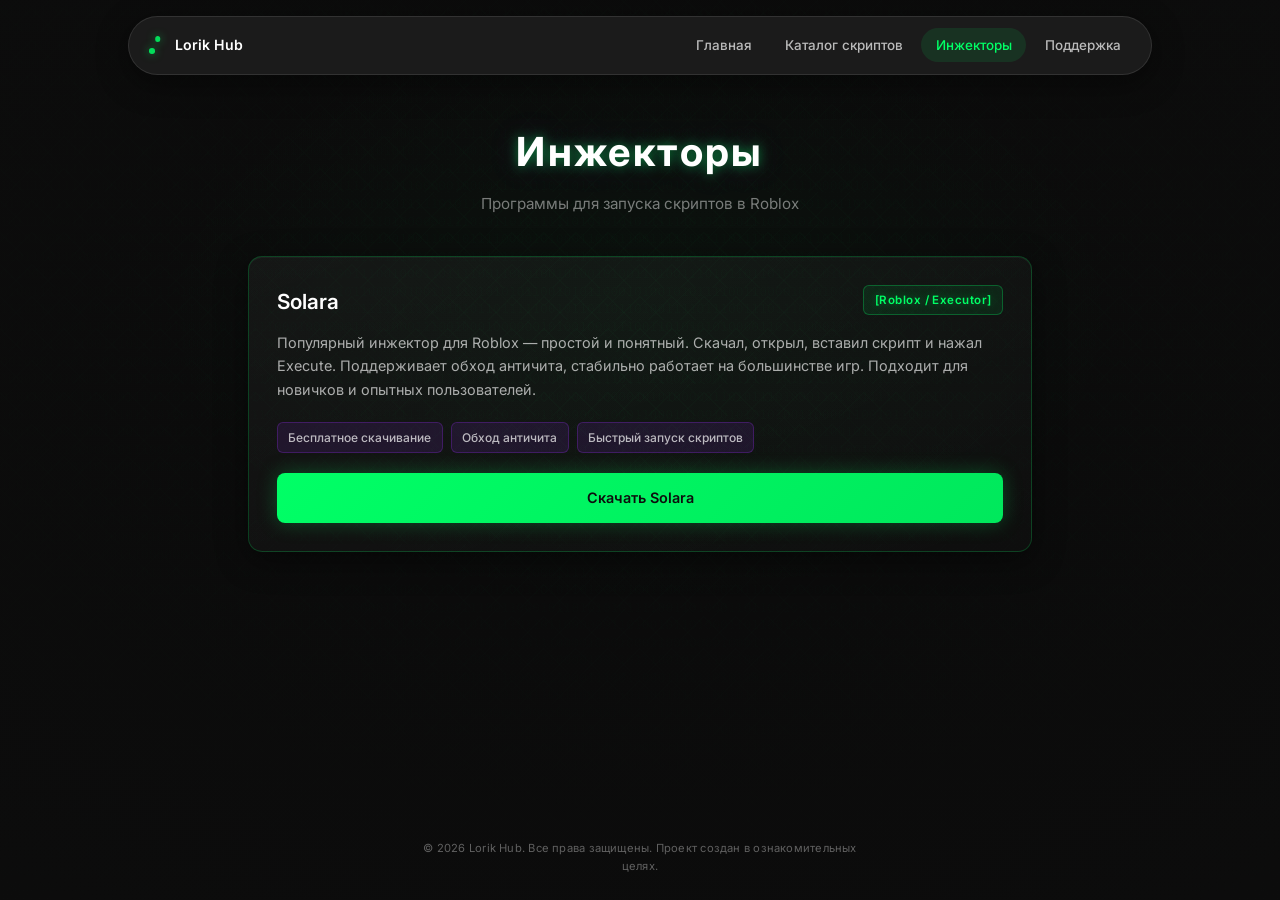
==== injectors.html @ bf1c83a1 "Add files via upload" ====
<!DOCTYPE html>
<html lang="ru">
<head>
  <meta charset="UTF-8">
  <meta name="viewport" content="width=device-width, initial-scale=1.0">
  <title>Инжекторы — Lorik Hub</title>
  <link rel="preconnect" href="https://fonts.googleapis.com">
  <link rel="preconnect" href="https://fonts.gstatic.com" crossorigin>
  <link href="https://fonts.googleapis.com/css2?family=Inter:wght@300;400;500;600;700&display=swap" rel="stylesheet">
  <link rel="stylesheet" href="style.css">
</head>
<body>
  <div class="cyber-bg" aria-hidden="true">
    <canvas class="cyber-bg__rain" id="cyber-rain"></canvas>
    <div class="cyber-bg__grid"></div>
    <div class="cyber-bg__vignette"></div>
  </div>

  <header class="mini-nav" id="mini-nav">
    <div class="mini-nav__bar">
      <a class="mini-nav__logo" href="index.html" aria-label="Lorik Hub">
        <span class="mini-nav__logo-mark" aria-hidden="true"></span>
        Lorik Hub
      </a>

      <nav class="mini-nav__links" aria-label="Основная навигация">
        <a class="mini-nav__link" href="index.html">
          <span>Главная</span><span aria-hidden="true">Главная</span>
        </a>
        <a class="mini-nav__link" href="scripts.html">
          <span>Каталог скриптов</span><span aria-hidden="true">Каталог скриптов</span>
        </a>
        <a class="mini-nav__link mini-nav__link--active" href="injectors.html">
          <span>Инжекторы</span><span aria-hidden="true">Инжекторы</span>
        </a>
        <a class="mini-nav__link" href="support.html">
          <span>Поддержка</span><span aria-hidden="true">Поддержка</span>
        </a>
      </nav>

      <button class="mini-nav__toggle" type="button" aria-expanded="false" aria-controls="mini-nav-menu" aria-label="Открыть меню">
        <span></span><span></span>
      </button>
    </div>

    <nav class="mini-nav__mobile" id="mini-nav-menu" aria-label="Мобильная навигация">
      <a class="mini-nav__mobile-link" href="index.html">Главная</a>
      <a class="mini-nav__mobile-link" href="scripts.html">Каталог скриптов</a>
      <a class="mini-nav__mobile-link mini-nav__mobile-link--active" href="injectors.html">Инжекторы</a>
      <a class="mini-nav__mobile-link" href="support.html">Поддержка</a>
    </nav>
  </header>

  <main class="page page--catalog">
    <header class="section-header">
      <h1 class="section-title">Инжекторы</h1>
      <p class="section-subtitle">Программы для запуска скриптов в Roblox</p>
    </header>

    <section class="catalog" aria-label="Список инжекторов">
      <article class="script-card injector-card">
        <div class="script-card__top">
          <h2 class="script-card__title">Solara</h2>
          <span class="script-card__tag">[Roblox / Executor]</span>
        </div>
        <p class="script-card__desc">
          Популярный инжектор для Roblox — простой и понятный. Скачал, открыл, вставил скрипт и нажал Execute. Поддерживает обход античита, стабильно работает на большинстве игр. Подходит для новичков и опытных пользователей.
        </p>
        <ul class="injector-card__features">
          <li>Бесплатное скачивание</li>
          <li>Обход античита</li>
          <li>Быстрый запуск скриптов</li>
        </ul>
        <a
          class="download-btn"
          href="https://getsolara.gg/download/"
          target="_blank"
          rel="noopener noreferrer"
        >
          Скачать Solara
        </a>
      </article>
    </section>

    <footer class="footer">
      <p>© 2026 Lorik Hub. Все права защищены. Проект создан в ознакомительных целях.</p>
    </footer>
  </main>

  <script src="main.js"></script>
</body>
</html>
---- style.css ----
*,
*::before,
*::after {
  box-sizing: border-box;
  margin: 0;
  padding: 0;
}

html {
  height: 100%;
  scroll-behavior: smooth;
}

body {
  min-height: 100%;
  font-family: "Inter", system-ui, -apple-system, sans-serif;
  background-color: #0d0d0d;
  color: #ffffff;
  line-height: 1.6;
  -webkit-font-smoothing: antialiased;
  position: relative;
  padding-top: 5.5rem;
}

.site-bg {
  position: fixed;
  inset: 0;
  z-index: -2;
  background: url("images/site-background.png") center / cover no-repeat fixed;
}

/* —— Cyber Background (21st: Falling Symbols + Matrix Grid) —— */

.cyber-bg {
  position: fixed;
  inset: 0;
  z-index: -3;
  overflow: hidden;
  background: #0a0a0a;
  pointer-events: none;
}

.cyber-bg__rain {
  position: absolute;
  inset: 0;
  width: 100%;
  height: 100%;
  opacity: 1;
}

.cyber-bg__grid {
  position: absolute;
  inset: 0;
  background-image:
    repeating-linear-gradient(45deg, rgba(0, 255, 102, 0.03) 0, rgba(0, 255, 102, 0.03) 1px, transparent 1px, transparent 16px),
    repeating-linear-gradient(-45deg, rgba(0, 255, 102, 0.03) 0, rgba(0, 255, 102, 0.03) 1px, transparent 1px, transparent 16px);
  background-size: 32px 32px, 32px 32px;
}

.cyber-bg__vignette {
  position: absolute;
  inset: 0;
  background:
    radial-gradient(ellipse 85% 75% at 50% 40%, transparent 0%, rgba(10, 10, 10, 0.55) 55%, rgba(10, 10, 10, 0.92) 100%),
    linear-gradient(180deg, rgba(10, 10, 10, 0.2) 0%, rgba(10, 10, 10, 0.75) 100%);
}

.body--home::before,
body:has(.cyber-bg)::before {
  content: "";
  position: fixed;
  inset: 0;
  z-index: -1;
  background:
    radial-gradient(ellipse 70% 60% at 50% 35%, rgba(0, 255, 102, 0.03) 0%, transparent 55%),
    radial-gradient(ellipse 85% 75% at 50% 45%, rgba(13, 13, 13, 0.15) 0%, rgba(13, 13, 13, 0.72) 100%);
  pointer-events: none;
}

/* —— Mini Navbar (21st: Mini Navbar) —— */

.mini-nav {
  position: fixed;
  top: 1rem;
  left: 50%;
  transform: translateX(-50%);
  z-index: 200;
  width: min(calc(100% - 1.5rem), 64rem);
  overflow: visible;
}

.mini-nav__bar {
  display: flex;
  align-items: center;
  justify-content: space-between;
  gap: 0.75rem;
  min-height: 3.25rem;
  padding: 0.7rem 1rem 0.7rem 1.25rem;
  border: 1px solid rgba(255, 255, 255, 0.1);
  border-radius: 999px;
  background: rgba(31, 31, 31, 0.85);
  backdrop-filter: blur(14px);
  box-shadow: 0 8px 32px rgba(0, 0, 0, 0.45);
  transition: border-radius 0.3s ease, border-color 0.3s ease;
}

.mini-nav--open .mini-nav__bar {
  border-radius: 1rem;
  border-color: rgba(0, 255, 102, 0.25);
}

.mini-nav__logo {
  display: flex;
  align-items: center;
  gap: 0.55rem;
  font-size: 0.88rem;
  font-weight: 600;
  color: #ffffff;
  text-decoration: none;
  white-space: nowrap;
  flex-shrink: 0;
}

.mini-nav__logo-mark {
  position: relative;
  width: 1.1rem;
  height: 1.1rem;
  flex-shrink: 0;
}

.mini-nav__logo-mark::before,
.mini-nav__logo-mark::after {
  content: "";
  position: absolute;
  width: 0.35rem;
  height: 0.35rem;
  border-radius: 50%;
  background: rgba(0, 255, 102, 0.85);
  box-shadow: 0 0 8px rgba(0, 255, 102, 0.5);
}

.mini-nav__logo-mark::before { top: 0; left: 50%; transform: translateX(-50%); }
.mini-nav__logo-mark::after { bottom: 0; left: 0; }

.mini-nav__links {
  display: none;
  align-items: center;
  justify-content: flex-end;
  gap: 0.25rem;
  flex: 1;
  min-width: 0;
}

.mini-nav__link {
  display: inline-block;
  font-size: clamp(0.72rem, 1.8vw, 0.82rem);
  font-weight: 500;
  line-height: 1.35;
  color: rgba(255, 255, 255, 0.7);
  text-decoration: none;
  padding: 0.45rem 0.7rem;
  border-radius: 999px;
  white-space: nowrap;
  transition: color 0.2s ease, background 0.2s ease;
}

.mini-nav__link span[aria-hidden="true"] {
  display: none;
}

.mini-nav__link:hover {
  color: #ffffff;
  background: rgba(255, 255, 255, 0.06);
}

.mini-nav__link--active {
  color: #00ff66;
  background: rgba(0, 255, 102, 0.1);
}

.mini-nav__toggle {
  display: flex;
  flex-direction: column;
  justify-content: center;
  gap: 5px;
  width: 2rem;
  height: 2rem;
  padding: 0;
  border: none;
  background: transparent;
  cursor: pointer;
}

.mini-nav__toggle span {
  display: block;
  width: 1.1rem;
  height: 2px;
  background: rgba(255, 255, 255, 0.75);
  transition: transform 0.25s ease, opacity 0.25s ease;
}

.mini-nav--open .mini-nav__toggle span:first-child {
  transform: translateY(3.5px) rotate(45deg);
}

.mini-nav--open .mini-nav__toggle span:last-child {
  transform: translateY(-3.5px) rotate(-45deg);
}

.mini-nav__mobile {
  display: flex;
  flex-direction: column;
  gap: 0.25rem;
  max-height: 0;
  overflow: hidden;
  margin-top: 0;
  padding: 0 0.75rem;
  border: 1px solid transparent;
  border-radius: 1rem;
  background: rgba(20, 20, 20, 0.92);
  backdrop-filter: blur(12px);
  transition: max-height 0.3s ease, margin 0.3s ease, padding 0.3s ease, border-color 0.3s ease;
}

.mini-nav--open .mini-nav__mobile {
  max-height: 14rem;
  margin-top: 0.5rem;
  padding: 0.75rem;
  border-color: rgba(255, 255, 255, 0.08);
}

.mini-nav__mobile-link {
  display: block;
  padding: 0.65rem 0.85rem;
  font-size: 0.9rem;
  font-weight: 500;
  color: rgba(255, 255, 255, 0.7);
  text-decoration: none;
  text-align: center;
  border-radius: 0.65rem;
  transition: color 0.2s ease, background 0.2s ease;
}

.mini-nav__mobile-link:hover {
  color: #ffffff;
  background: rgba(255, 255, 255, 0.05);
}

.mini-nav__mobile-link--active {
  color: #00ff66;
  background: rgba(0, 255, 102, 0.08);
}

@media (max-width: 900px) and (min-width: 768px) {
  .mini-nav__bar {
    padding: 0.65rem 0.75rem 0.65rem 1rem;
  }

  .mini-nav__logo {
    font-size: 0.8rem;
  }
}

@media (min-width: 1000px) {
  .mini-nav__link {
    padding: 0.5rem 0.9rem;
    font-size: 0.84rem;
  }
}

@media (min-width: 768px) {
  .mini-nav__links {
    display: flex;
  }

  .mini-nav__toggle {
    display: none;
  }

  .mini-nav__mobile {
    display: none;
  }
}

/* —— Страницы —— */

.page {
  display: flex;
  flex-direction: column;
  align-items: center;
  padding: 2rem 1.5rem 1.5rem;
  text-align: center;
}

.page--home {
  min-height: calc(100vh - 5.5rem);
  justify-content: flex-start;
  width: 100%;
  max-width: 62rem;
  margin: 0 auto;
  padding-top: 1rem;
}

.page--catalog {
  min-height: calc(100vh - 5.5rem);
  max-width: 52rem;
  margin: 0 auto;
  width: 100%;
}

/* —— Главная —— */

.hero {
  width: 100%;
  margin-bottom: 2rem;
}

.hero__panel {
  padding: clamp(2rem, 5vw, 3rem) clamp(1.5rem, 4vw, 2.5rem);
  border-radius: 24px;
  background: rgba(8, 8, 8, 0.55);
  border: 1px solid rgba(0, 255, 102, 0.15);
  backdrop-filter: blur(14px);
  box-shadow:
    0 24px 64px rgba(0, 0, 0, 0.5),
    inset 0 1px 0 rgba(255, 255, 255, 0.06);
}

.title {
  font-size: clamp(2.5rem, 8vw, 4rem);
  font-weight: 700;
  letter-spacing: 0.35em;
  text-indent: 0.35em;
  color: #ffffff;
  text-shadow:
    0 0 8px #00ff66,
    0 0 24px #00ff66,
    0 0 48px rgba(0, 255, 102, 0.5),
    0 0 80px rgba(138, 43, 226, 0.25);
}

.hero__badge {
  display: inline-flex;
  align-items: center;
  gap: 0.5rem;
  margin-bottom: 1rem;
  padding: 0.4rem 0.9rem;
  font-size: 0.72rem;
  font-weight: 600;
  letter-spacing: 0.12em;
  text-transform: uppercase;
  color: rgba(0, 255, 102, 0.9);
  background: rgba(0, 255, 102, 0.08);
  border: 1px solid rgba(0, 255, 102, 0.22);
  border-radius: 999px;
}

.hero__badge-dot {
  width: 0.45rem;
  height: 0.45rem;
  border-radius: 50%;
  background: #00ff66;
  box-shadow: 0 0 10px #00ff66;
  animation: badge-pulse 2s ease-in-out infinite;
}

@keyframes badge-pulse {
  0%, 100% { opacity: 1; transform: scale(1); }
  50% { opacity: 0.55; transform: scale(0.85); }
}

.tagline {
  margin: 1rem auto 0;
  font-size: clamp(0.95rem, 2.5vw, 1.1rem);
  font-weight: 400;
  color: rgba(255, 255, 255, 0.82);
  letter-spacing: 0.04em;
  max-width: 28rem;
  line-height: 1.65;
}

.hero__cta {
  position: relative;
  display: block;
  width: min(100%, 26rem);
  margin: 2.75rem auto 0;
  padding: 0;
  font-family: inherit;
  text-decoration: none !important;
  border: none;
  background: none;
  cursor: pointer;
  border-radius: 18px;
  isolation: isolate;
}

.hero__cta-glow {
  position: absolute;
  inset: -4px;
  border-radius: 22px;
  background: linear-gradient(135deg, #00ff66, #8a2be2, #00ff66);
  background-size: 200% 200%;
  opacity: 0.75;
  z-index: 0;
  animation: cta-border-spin 4s linear infinite;
  transition: opacity 0.3s ease, filter 0.3s ease;
}

.hero__cta-inner {
  position: relative;
  z-index: 1;
  display: flex;
  align-items: center;
  justify-content: center;
  gap: 1rem;
  padding: 1.35rem 2.5rem;
  font-size: clamp(1.05rem, 2.5vw, 1.2rem);
  font-weight: 700;
  letter-spacing: 0.04em;
  color: #0a0a0a;
  background: linear-gradient(180deg, #4dff9a 0%, #00ff66 45%, #00d957 100%);
  border-radius: 16px;
  border: 2px solid rgba(255, 255, 255, 0.35);
  box-shadow:
    inset 0 1px 0 rgba(255, 255, 255, 0.45),
    0 10px 40px rgba(0, 255, 102, 0.4);
  transition:
    transform 0.28s cubic-bezier(0.34, 1.4, 0.64, 1),
    box-shadow 0.28s ease,
    background 0.28s ease;
  overflow: hidden;
}

.hero__cta-inner::before {
  content: "";
  position: absolute;
  inset: 0;
  background: linear-gradient(
    110deg,
    transparent 30%,
    rgba(255, 255, 255, 0.45) 50%,
    transparent 70%
  );
  transform: translateX(-130%);
  transition: transform 0.6s ease;
}

.hero__cta:hover .hero__cta-glow {
  opacity: 1;
  filter: blur(2px);
}

.hero__cta:hover .hero__cta-inner {
  transform: translateY(-4px) scale(1.03);
  background: linear-gradient(180deg, #66ffaa 0%, #33ff85 45%, #00ff66 100%);
  box-shadow:
    inset 0 1px 0 rgba(255, 255, 255, 0.55),
    0 16px 48px rgba(0, 255, 102, 0.55),
    0 0 60px rgba(138, 43, 226, 0.25);
}

.hero__cta:hover .hero__cta-inner::before {
  transform: translateX(130%);
}

.hero__cta:active .hero__cta-inner {
  transform: translateY(-1px) scale(1.01);
}

.hero__cta-text {
  position: relative;
  z-index: 1;
}

.hero__cta-icon {
  position: relative;
  z-index: 1;
  display: flex;
  align-items: center;
  justify-content: center;
  width: 2rem;
  height: 2rem;
  border-radius: 50%;
  background: rgba(0, 0, 0, 0.12);
  transition: transform 0.28s ease, background 0.28s ease;
}

.hero__cta:hover .hero__cta-icon {
  transform: translateX(6px);
  background: rgba(0, 0, 0, 0.18);
}

@keyframes cta-border-spin {
  0% { background-position: 0% 50%; }
  50% { background-position: 100% 50%; }
  100% { background-position: 0% 50%; }
}

/* —— Glow Feature Cards (21st: Spotlight Card) —— */

.glow-card {
  --glow-x: 50%;
  --glow-y: 50%;
  --glow-opacity: 0;
}

.glow-card__shine,
.glow-card__border {
  position: absolute;
  inset: 0;
  border-radius: inherit;
  pointer-events: none;
  opacity: var(--glow-opacity);
  transition: opacity 0.35s ease;
}

.glow-card__shine {
  z-index: 0;
  background: radial-gradient(
    420px circle at var(--glow-x) var(--glow-y),
    rgba(0, 255, 102, 0.18),
    transparent 42%
  );
}

.glow-card__border {
  z-index: 0;
  inset: -1px;
  padding: 1px;
  background: radial-gradient(
    280px circle at var(--glow-x) var(--glow-y),
    rgba(0, 255, 102, 0.85),
    rgba(0, 255, 102, 0.15) 35%,
    transparent 55%
  );
  -webkit-mask:
    linear-gradient(#fff 0 0) content-box,
    linear-gradient(#fff 0 0);
  mask:
    linear-gradient(#fff 0 0) content-box,
    linear-gradient(#fff 0 0);
  -webkit-mask-composite: xor;
  mask-composite: exclude;
}

.glow-card:hover,
.glow-card:focus-within {
  --glow-opacity: 1;
}

.glow-card:hover {
  transform: translateY(-6px);
  border-color: rgba(0, 255, 102, 0.4);
  box-shadow:
    0 20px 48px rgba(0, 0, 0, 0.55),
    0 0 40px rgba(0, 255, 102, 0.12);
}

.glow-card .bento__meta,
.glow-card .bento__item-title,
.glow-card .bento__item-text,
.glow-card .bento__arrow {
  position: relative;
  z-index: 1;
}

/* —— Script Showcase (21st: Code Block) —— */

.showcase {
  width: 100%;
  margin: 1rem 0 2.5rem;
  text-align: left;
}

.showcase__header {
  margin-bottom: 1.5rem;
  text-align: center;
}

.showcase__eyebrow {
  font-size: 0.72rem;
  font-weight: 600;
  letter-spacing: 0.28em;
  text-transform: uppercase;
  color: rgba(0, 255, 102, 0.65);
}

.showcase__title {
  margin-top: 0.5rem;
  font-size: clamp(1.5rem, 4vw, 2rem);
  font-weight: 700;
  letter-spacing: 0.03em;
}

.showcase__subtitle {
  margin-top: 0.45rem;
  font-size: 0.92rem;
  color: rgba(255, 255, 255, 0.55);
}

.showcase__grid {
  display: grid;
  grid-template-columns: 1fr;
  gap: 1rem;
}

.showcase-card {
  display: flex;
  flex-direction: column;
  gap: 0.75rem;
  padding: 1.25rem;
  border-radius: 1rem;
  border: 1px solid rgba(255, 255, 255, 0.08);
  background: linear-gradient(160deg, rgba(255, 255, 255, 0.05) 0%, rgba(8, 8, 8, 0.85) 100%);
  backdrop-filter: blur(12px);
  transition: border-color 0.25s ease, box-shadow 0.25s ease, transform 0.25s ease;
}

.showcase-card:hover {
  transform: translateY(-3px);
  border-color: rgba(0, 255, 102, 0.28);
  box-shadow: 0 16px 40px rgba(0, 0, 0, 0.5), 0 0 28px rgba(0, 255, 102, 0.06);
}

.showcase-card__head {
  display: flex;
  flex-direction: column;
  gap: 0.55rem;
}

.showcase-card__title {
  font-size: 1.05rem;
  font-weight: 600;
  color: #ffffff;
}

.showcase-card__tags {
  display: flex;
  flex-wrap: wrap;
  gap: 0.4rem;
}

.showcase-card__tag {
  font-size: 0.68rem;
  font-weight: 600;
  letter-spacing: 0.06em;
  text-transform: uppercase;
  color: #00ff66;
  background: rgba(0, 255, 102, 0.1);
  border: 1px solid rgba(0, 255, 102, 0.28);
  padding: 0.22rem 0.55rem;
  border-radius: 999px;
  text-shadow: 0 0 8px rgba(0, 255, 102, 0.3);
}

.showcase-card__tag--muted {
  color: rgba(255, 255, 255, 0.65);
  background: rgba(255, 255, 255, 0.04);
  border-color: rgba(255, 255, 255, 0.12);
  text-shadow: none;
}

.showcase-card__desc {
  font-size: 0.85rem;
  line-height: 1.55;
  color: rgba(255, 255, 255, 0.58);
}

.showcase-card__code {
  border-radius: 0.65rem;
  border: 1px solid rgba(255, 255, 255, 0.07);
  background: #060606;
  overflow: hidden;
}

.showcase-card__code-bar {
  display: flex;
  align-items: center;
  justify-content: space-between;
  gap: 0.5rem;
  padding: 0.5rem 0.65rem;
  background: rgba(255, 255, 255, 0.03);
  border-bottom: 1px solid rgba(255, 255, 255, 0.06);
}

.showcase-card__filename {
  font-family: "JetBrains Mono", "Consolas", monospace;
  font-size: 0.68rem;
  color: rgba(255, 255, 255, 0.38);
  letter-spacing: 0.04em;
}

.showcase-card__copy {
  display: inline-flex;
  align-items: center;
  justify-content: center;
  width: 2rem;
  height: 2rem;
  padding: 0;
  border: 1px solid rgba(0, 255, 102, 0.2);
  border-radius: 0.45rem;
  background: rgba(0, 255, 102, 0.06);
  color: #00ff66;
  cursor: pointer;
  flex-shrink: 0;
  transition: background 0.2s ease, border-color 0.2s ease, box-shadow 0.2s ease, color 0.2s ease;
}

.showcase-card__copy:hover {
  background: rgba(0, 255, 102, 0.14);
  border-color: rgba(0, 255, 102, 0.45);
  box-shadow: 0 0 16px rgba(0, 255, 102, 0.25);
}

.showcase-card__copy--done {
  color: #0d0d0d;
  background: #00ff66;
  border-color: #00ff66;
}

.showcase-card__copy-check {
  display: none;
}

.showcase-card__copy--done .showcase-card__copy-icon {
  display: none;
}

.showcase-card__copy--done .showcase-card__copy-check {
  display: block;
}

.showcase-card__pre {
  margin: 0;
  padding: 0.85rem 0.9rem;
  overflow-x: auto;
  font-family: "JetBrains Mono", "Consolas", monospace;
  font-size: 0.68rem;
  line-height: 1.55;
}

.showcase-card__pre code {
  display: block;
  white-space: pre-wrap;
  word-break: break-all;
  color: #cdd6f4;
}

.showcase__more {
  display: block;
  margin-top: 1.25rem;
  text-align: center;
  font-size: 0.88rem;
  font-weight: 600;
  color: #00ff66;
  text-decoration: none;
  letter-spacing: 0.03em;
  transition: color 0.2s ease, text-shadow 0.2s ease;
}

.showcase__more:hover {
  color: #66ffaa;
  text-shadow: 0 0 12px rgba(0, 255, 102, 0.45);
}

/* —— Bento (21st: Bento Monochrome) —— */

.bento {
  width: 100%;
  margin: 3rem 0 2rem;
  text-align: left;
}

.bento__header {
  margin-bottom: 1.5rem;
  text-align: center;
}

.bento__eyebrow {
  font-size: 0.72rem;
  font-weight: 600;
  letter-spacing: 0.28em;
  text-transform: uppercase;
  color: rgba(255, 255, 255, 0.4);
}

.bento__title {
  margin-top: 0.5rem;
  font-size: clamp(1.5rem, 4vw, 2rem);
  font-weight: 700;
  letter-spacing: 0.03em;
}

.bento__subtitle {
  margin-top: 0.45rem;
  font-size: 0.92rem;
  color: rgba(255, 255, 255, 0.55);
}

.bento__grid {
  display: grid;
  grid-template-columns: 1fr;
  gap: 0.75rem;
}

.bento__item {
  position: relative;
  display: flex;
  flex-direction: column;
  justify-content: flex-start;
  gap: 0.5rem;
  min-height: 11rem;
  padding: 1.5rem 1.5rem 1.65rem;
  border-radius: 1rem;
  border: 1px solid rgba(255, 255, 255, 0.1);
  background: linear-gradient(
    165deg,
    rgba(255, 255, 255, 0.07) 0%,
    rgba(255, 255, 255, 0.02) 100%
  );
  text-decoration: none;
  color: inherit;
  overflow: visible;
  transition: transform 0.28s ease, border-color 0.28s ease, box-shadow 0.28s ease;
}

.bento__item--large {
  min-height: 13rem;
}

.bento__item::before {
  content: "";
  position: absolute;
  inset: 0;
  background: radial-gradient(circle at 20% 0%, rgba(0, 255, 102, 0.12), transparent 55%);
  opacity: 0;
  transition: opacity 0.28s ease;
}

.bento__item:not(.glow-card):hover {
  transform: translateY(-4px);
  border-color: rgba(0, 255, 102, 0.28);
  box-shadow: 0 16px 40px rgba(0, 0, 0, 0.45);
}

.bento__item:not(.glow-card):hover::before {
  opacity: 1;
}

.bento__meta {
  position: relative;
  z-index: 1;
  font-size: 0.68rem;
  font-weight: 600;
  letter-spacing: 0.18em;
  text-transform: uppercase;
  color: rgba(0, 255, 102, 0.85);
}

.bento__item-title {
  position: relative;
  z-index: 1;
  margin-top: 0.25rem;
  font-size: 1.1rem;
  font-weight: 600;
  line-height: 1.3;
}

.bento__item-text {
  position: relative;
  z-index: 1;
  margin-top: 0;
  font-size: 0.88rem;
  line-height: 1.6;
  color: rgba(255, 255, 255, 0.72);
  flex: 1;
}

.bento__arrow {
  position: absolute;
  top: 1rem;
  right: 1rem;
  font-size: 1.25rem;
  color: rgba(0, 255, 102, 0.7);
  transition: transform 0.25s ease;
}

.bento__item:hover .bento__arrow {
  transform: translateX(4px);
}

@media (min-width: 768px) {
  .bento__grid {
    grid-template-columns: repeat(6, 1fr);
    grid-auto-rows: minmax(11.5rem, auto);
  }

  .bento__item--large {
    grid-column: span 4;
    grid-row: span 2;
    min-height: 18rem;
    padding: 1.75rem 1.75rem 2rem;
  }

  .bento__item--large .bento__item-title {
    font-size: 1.35rem;
  }

  .bento__item--large .bento__item-text {
    font-size: 0.95rem;
    max-width: 22rem;
  }

  .bento__item--medium {
    grid-column: span 2;
    grid-row: span 1;
    min-height: 11.5rem;
  }

  .bento__item--small {
    grid-column: span 2;
    min-height: 11.5rem;
  }

  .bento__item--wide {
    grid-column: span 4;
    min-height: 11.5rem;
  }
}

.section-header {
  margin-bottom: 2.5rem;
  width: 100%;
}

.section-title {
  font-size: clamp(1.75rem, 5vw, 2.5rem);
  font-weight: 700;
  letter-spacing: 0.06em;
  color: #ffffff;
  text-shadow:
    0 0 12px rgba(0, 255, 102, 0.5),
    0 0 32px rgba(138, 43, 226, 0.2);
}

.section-subtitle {
  margin-top: 0.5rem;
  font-size: 0.95rem;
  font-weight: 400;
  color: rgba(255, 255, 255, 0.45);
}

/* —— Поддержка —— */

.page--support {
  max-width: 32rem;
}

.support-card {
  width: 100%;
  padding: 2rem 1.75rem;
  text-align: center;
  border-radius: 1rem;
  border: 1px solid rgba(0, 255, 102, 0.2);
  background: linear-gradient(165deg, rgba(0, 255, 102, 0.05) 0%, rgba(8, 8, 8, 0.8) 100%);
  backdrop-filter: blur(12px);
  box-shadow: 0 16px 48px rgba(0, 0, 0, 0.45);
}

.support-card__icon {
  display: inline-flex;
  align-items: center;
  justify-content: center;
  width: 3.5rem;
  height: 3.5rem;
  margin-bottom: 1rem;
  border-radius: 50%;
  color: #00ff66;
  background: rgba(0, 255, 102, 0.1);
  border: 1px solid rgba(0, 255, 102, 0.25);
  box-shadow: 0 0 24px rgba(0, 255, 102, 0.15);
}

.support-card__title {
  font-size: 1.35rem;
  font-weight: 700;
  margin-bottom: 0.65rem;
}

.support-card__text {
  font-size: 0.92rem;
  line-height: 1.65;
  color: rgba(255, 255, 255, 0.62);
  margin-bottom: 1.25rem;
}

.support-card__link {
  display: inline-flex;
  align-items: center;
  justify-content: center;
  padding: 0.85rem 1.75rem;
  font-size: 1rem;
  font-weight: 600;
  color: #0d0d0d;
  text-decoration: none;
  background: linear-gradient(180deg, #4dff9a 0%, #00ff66 100%);
  border-radius: 999px;
  box-shadow: 0 0 24px rgba(0, 255, 102, 0.35);
  transition: transform 0.2s ease, box-shadow 0.2s ease;
}

.support-card__link:hover {
  transform: translateY(-2px);
  box-shadow: 0 0 32px rgba(0, 255, 102, 0.5);
}

.support-card__note {
  margin-top: 1rem;
  font-size: 0.78rem;
  color: rgba(255, 255, 255, 0.38);
}

/* —— Tabs Pills (21st) —— */

.catalog-tabs {
  display: flex;
  flex-wrap: wrap;
  justify-content: center;
  gap: 0.65rem;
  width: 100%;
  margin-bottom: 1.75rem;
}

.catalog-tabs__btn {
  padding: 0.55rem 1.15rem;
  font-family: inherit;
  font-size: 0.85rem;
  font-weight: 600;
  color: rgba(255, 255, 255, 0.65);
  background: transparent;
  border: 1px solid rgba(255, 255, 255, 0.1);
  border-radius: 999px;
  cursor: pointer;
  transition: color 0.2s ease, background 0.2s ease, border-color 0.2s ease, transform 0.15s ease;
}

.catalog-tabs__btn:hover {
  color: #ffffff;
  border-color: rgba(0, 255, 102, 0.35);
}

.catalog-tabs__btn--active {
  color: #0d0d0d;
  background: #00ff66;
  border-color: #00ff66;
  box-shadow: 0 0 20px rgba(0, 255, 102, 0.3);
}

.catalog-tabs__btn--active:hover {
  color: #0d0d0d;
}

.catalog {
  display: grid;
  grid-template-columns: 1fr;
  gap: 1.5rem;
  width: 100%;
  margin-bottom: 2.5rem;
}

.script-card {
  text-align: left;
  padding: 1.75rem;
  background: linear-gradient(
    160deg,
    rgba(255, 255, 255, 0.045) 0%,
    rgba(255, 255, 255, 0.015) 100%
  );
  border: 1px solid rgba(0, 255, 102, 0.2);
  border-radius: 14px;
  box-shadow:
    0 8px 32px rgba(0, 0, 0, 0.45),
    inset 0 1px 0 rgba(255, 255, 255, 0.04);
  transition: border-color 0.25s ease, box-shadow 0.25s ease;
}

.script-card:hover {
  border-color: rgba(0, 255, 102, 0.38);
  box-shadow:
    0 12px 40px rgba(0, 0, 0, 0.55),
    0 0 48px rgba(0, 255, 102, 0.06);
}

.script-card--hidden {
  display: none;
}

.script-card__top {
  display: flex;
  align-items: flex-start;
  justify-content: space-between;
  gap: 1rem;
  margin-bottom: 0.75rem;
  flex-wrap: wrap;
}

.script-card__title {
  font-size: 1.3rem;
  font-weight: 600;
  color: #ffffff;
}

.script-card__tag {
  flex-shrink: 0;
  font-size: 0.72rem;
  font-weight: 600;
  letter-spacing: 0.04em;
  color: #00ff66;
  background: rgba(0, 255, 102, 0.08);
  border: 1px solid rgba(0, 255, 102, 0.28);
  padding: 0.3rem 0.65rem;
  border-radius: 6px;
  text-shadow: 0 0 10px rgba(0, 255, 102, 0.35);
}

.script-card__desc {
  font-size: 0.9rem;
  color: rgba(255, 255, 255, 0.65);
  line-height: 1.65;
  margin-bottom: 1.25rem;
}

/* —— Code Block —— */

.code-block {
  margin-bottom: 1rem;
  border-radius: 10px;
  overflow: hidden;
  border: 1px solid rgba(255, 255, 255, 0.08);
  background: #0a0a0a;
  box-shadow: inset 0 2px 12px rgba(0, 0, 0, 0.6);
}

.code-block__header {
  display: flex;
  align-items: center;
  justify-content: space-between;
  padding: 0.65rem 1rem;
  background: rgba(255, 255, 255, 0.03);
  border-bottom: 1px solid rgba(255, 255, 255, 0.06);
}

.code-block__dots {
  display: flex;
  gap: 6px;
}

.code-block__dots span {
  width: 10px;
  height: 10px;
  border-radius: 50%;
  background: rgba(255, 255, 255, 0.12);
}

.code-block__dots span:nth-child(1) { background: #ff5f57; opacity: 0.75; }
.code-block__dots span:nth-child(2) { background: #febc2e; opacity: 0.75; }
.code-block__dots span:nth-child(3) { background: #28c840; opacity: 0.75; }

.code-block__filename {
  font-family: "JetBrains Mono", "Consolas", monospace;
  font-size: 0.7rem;
  color: rgba(255, 255, 255, 0.35);
  letter-spacing: 0.04em;
}

.code-block__pre {
  margin: 0;
  padding: 1.1rem 1.25rem;
  overflow-x: auto;
  font-family: "JetBrains Mono", "Consolas", "Courier New", monospace;
  font-size: 0.78rem;
  line-height: 1.65;
  tab-size: 2;
}

.code-block__pre code {
  display: block;
  white-space: pre-wrap;
  word-break: break-all;
  color: #cdd6f4;
}

/* Подсветка синтаксиса Luau */

.tok-keyword {
  color: #c678dd;
  font-weight: 500;
}

.tok-builtin {
  color: #61afef;
}

.tok-string {
  color: #98c379;
}

.tok-punct {
  color: rgba(255, 255, 255, 0.45);
}

/* —— Кнопка копирования —— */

.copy-btn {
  display: inline-flex;
  align-items: center;
  justify-content: center;
  width: 100%;
  padding: 0.85rem 1.25rem;
  font-family: inherit;
  font-size: 0.9rem;
  font-weight: 600;
  color: #0d0d0d;
  background: #00ff66;
  border: none;
  border-radius: 8px;
  cursor: pointer;
  transition: background 0.2s ease, color 0.2s ease, box-shadow 0.2s ease;
  box-shadow: 0 0 20px rgba(0, 255, 102, 0.25);
}

.copy-btn:hover {
  background: #33ff85;
  box-shadow: 0 0 28px rgba(0, 255, 102, 0.4);
}

.copy-btn:active {
  transform: scale(0.99);
}

.copy-btn--success {
  background: #00cc52;
  color: #ffffff;
  box-shadow: 0 0 24px rgba(0, 204, 82, 0.5);
}

/* —— Инжекторы —— */

.injector-card__features {
  list-style: none;
  display: flex;
  flex-wrap: wrap;
  gap: 0.5rem;
  margin-bottom: 1.25rem;
}

.injector-card__features li {
  font-size: 0.75rem;
  font-weight: 500;
  color: rgba(255, 255, 255, 0.7);
  background: rgba(138, 43, 226, 0.12);
  border: 1px solid rgba(138, 43, 226, 0.3);
  padding: 0.3rem 0.65rem;
  border-radius: 6px;
}

.download-btn {
  display: inline-flex;
  align-items: center;
  justify-content: center;
  width: 100%;
  padding: 0.85rem 1.25rem;
  font-family: inherit;
  font-size: 0.9rem;
  font-weight: 600;
  color: #0d0d0d;
  background: linear-gradient(135deg, #00ff66 0%, #00e85c 100%);
  text-decoration: none;
  border: none;
  border-radius: 8px;
  cursor: pointer;
  transition: background 0.2s ease, box-shadow 0.2s ease, transform 0.15s ease;
  box-shadow: 0 0 20px rgba(0, 255, 102, 0.25);
}

.download-btn:hover {
  background: linear-gradient(135deg, #33ff85 0%, #00ff66 100%);
  box-shadow: 0 0 28px rgba(0, 255, 102, 0.4);
  transform: translateY(-2px);
}

.download-btn:active {
  transform: translateY(0);
}

/* —— Подвал —— */

.footer {
  margin-top: auto;
  padding-top: 1rem;
  width: 100%;
}

.footer p {
  font-size: 0.7rem;
  color: rgba(255, 255, 255, 0.35);
  letter-spacing: 0.02em;
  max-width: 28rem;
  margin: 0 auto;
}

/* —— Адаптив —— */

@media (min-width: 640px) {
  .showcase__grid {
    grid-template-columns: repeat(2, 1fr);
  }

  .showcase__grid .showcase-card:first-child {
    grid-column: span 2;
  }
}

@media (min-width: 960px) {
  .showcase__grid {
    grid-template-columns: repeat(3, 1fr);
  }

  .showcase__grid .showcase-card:first-child {
    grid-column: span 1;
  }
}

@media (max-width: 768px) {
  body {
    padding-top: 5rem;
  }

  .mini-nav__link {
    padding: 0.45rem 0.55rem;
    font-size: 0.72rem;
  }

  .mini-nav {
    width: calc(100% - 1.25rem);
    top: 0.75rem;
  }

  .hero__panel {
    padding: 1.75rem 1.25rem;
    border-radius: 18px;
  }

  .hero__cta {
    width: 100%;
  }

  .hero__cta-inner {
    padding: 1.15rem 1.5rem;
    gap: 0.75rem;
  }

  .title {
    letter-spacing: 0.2em;
    text-indent: 0.2em;
  }

  .script-card {
    padding: 1.25rem;
  }

  .code-block__pre {
    font-size: 0.68rem;
    padding: 0.9rem 1rem;
  }
}

@media (max-width: 480px) {
  .catalog-tabs__btn {
    font-size: 0.78rem;
    padding: 0.5rem 0.9rem;
  }

  .script-card__top {
    flex-direction: column;
    align-items: flex-start;
  }
}
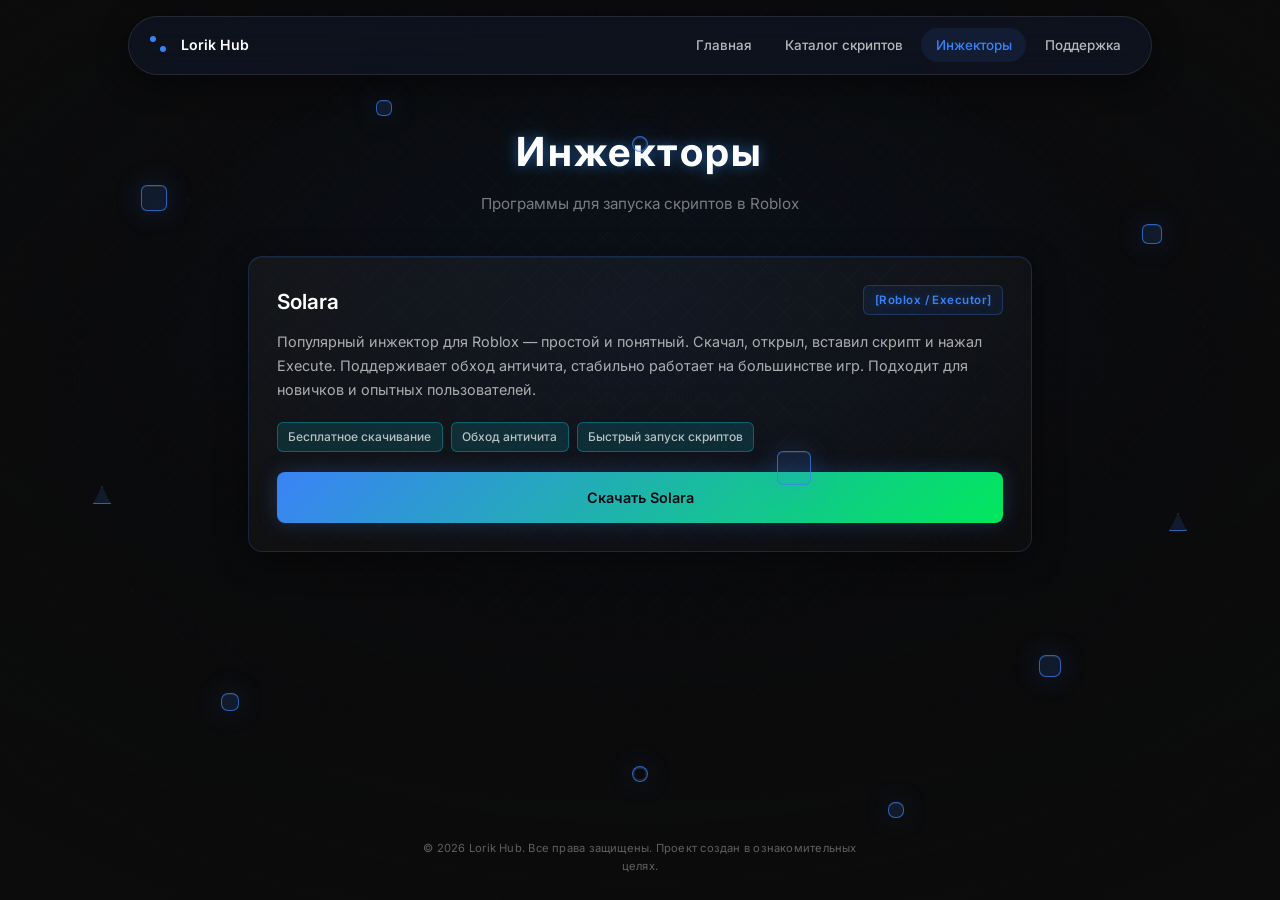
==== commit 564e160d: "Add files via upload" ====
--- a/injectors.html
+++ b/injectors.html
@@ -7,6 +7,7 @@
   <link rel="preconnect" href="https://fonts.googleapis.com">
   <link rel="preconnect" href="https://fonts.gstatic.com" crossorigin>
   <link href="https://fonts.googleapis.com/css2?family=Inter:wght@300;400;500;600;700&display=swap" rel="stylesheet">
+  <link rel="stylesheet" href="themes.css">
   <link rel="stylesheet" href="style.css">
 </head>
 <body>
--- a/themes.css
+++ b/themes.css
@@ -0,0 +1,54 @@
+/* —— Темы Lorik Hub (2 темы: чёрно‑синяя + чёрно‑оранжевая) —— */
+
+:root,
+[data-theme="blue"] {
+  /* Акцент и градиенты */
+  --accent: #3b82f6;
+  --accent-rgb: 59, 130, 246;
+  --accent-secondary-rgb: 0, 229, 255; /* cyan glow */
+
+  --accent-light: #60a5fa;
+  --accent-mid: #3b82f6;
+  --accent-deep: #1d4ed8;
+  --accent-dim: #1e40af;
+
+  /* Фон/поверхности */
+  --bg-deep: #070a12;
+  --bg-body: #0a0e1a;
+  --bg-panel: rgba(10, 14, 26, 0.62);
+  --bg-nav: rgba(15, 20, 34, 0.82);
+
+  /* Текст */
+  --text-primary: #ffffff;
+  --text-muted: rgba(255, 255, 255, 0.55);
+  --text-soft: rgba(255, 255, 255, 0.72);
+  --text-on-accent: #070a12;
+
+  /* Фоновая сетка/свечение */
+  --grid-line: rgba(59, 130, 246, 0.05);
+  --glow-radial: rgba(59, 130, 246, 0.06);
+}
+
+[data-theme="orange"] {
+  --accent: #ff8c32;
+  --accent-rgb: 255, 140, 50;
+  --accent-secondary-rgb: 0, 229, 255; /* добавляет “неоновый” контраст */
+
+  --accent-light: #ffad5c;
+  --accent-mid: #ff9f47;
+  --accent-deep: #e86f10;
+  --accent-dim: #cc5a00;
+
+  --bg-deep: #0a0a0a;
+  --bg-body: #0d0d0d;
+  --bg-panel: rgba(8, 8, 8, 0.55);
+  --bg-nav: rgba(31, 31, 31, 0.85);
+
+  --text-primary: #ffffff;
+  --text-muted: rgba(255, 255, 255, 0.55);
+  --text-soft: rgba(255, 255, 255, 0.72);
+  --text-on-accent: #0d0d0d;
+
+  --grid-line: rgba(255, 140, 50, 0.04);
+  --glow-radial: rgba(255, 140, 50, 0.05);
+}
--- a/style.css
+++ b/style.css
@@ -14,8 +14,8 @@
 body {
   min-height: 100%;
   font-family: "Inter", system-ui, -apple-system, sans-serif;
-  background-color: #0d0d0d;
-  color: #ffffff;
+  background-color: var(--bg-body);
+  color: var(--text-primary);
   line-height: 1.6;
   -webkit-font-smoothing: antialiased;
   position: relative;
@@ -36,7 +36,7 @@
   inset: 0;
   z-index: -3;
   overflow: hidden;
-  background: #0a0a0a;
+  background: var(--bg-deep);
   pointer-events: none;
 }
 
@@ -48,12 +48,21 @@
   opacity: 1;
 }
 
+.cyber-bg__particles {
+  position: absolute;
+  inset: 0;
+  width: 100%;
+  height: 100%;
+  opacity: 0.65;
+  mix-blend-mode: screen;
+}
+
 .cyber-bg__grid {
   position: absolute;
   inset: 0;
   background-image:
-    repeating-linear-gradient(45deg, rgba(0, 255, 102, 0.03) 0, rgba(0, 255, 102, 0.03) 1px, transparent 1px, transparent 16px),
-    repeating-linear-gradient(-45deg, rgba(0, 255, 102, 0.03) 0, rgba(0, 255, 102, 0.03) 1px, transparent 1px, transparent 16px);
+    repeating-linear-gradient(45deg, var(--grid-line) 0, var(--grid-line) 1px, transparent 1px, transparent 16px),
+    repeating-linear-gradient(-45deg, var(--grid-line) 0, var(--grid-line) 1px, transparent 1px, transparent 16px);
   background-size: 32px 32px, 32px 32px;
 }
 
@@ -63,6 +72,84 @@
   background:
     radial-gradient(ellipse 85% 75% at 50% 40%, transparent 0%, rgba(10, 10, 10, 0.55) 55%, rgba(10, 10, 10, 0.92) 100%),
     linear-gradient(180deg, rgba(10, 10, 10, 0.2) 0%, rgba(10, 10, 10, 0.75) 100%);
+}
+
+.bottom-ticker {
+  position: absolute;
+  left: -12vw;
+  right: -12vw;
+  bottom: 0;
+  height: 118px;
+  overflow: hidden;
+  opacity: 0.55;
+  filter: saturate(0.7) brightness(0.78) contrast(0.95);
+  pointer-events: none;
+}
+
+.bottom-ticker::before,
+.bottom-ticker::after {
+  content: "";
+  position: absolute;
+  top: 0;
+  bottom: 0;
+  width: 14vw;
+  z-index: 1;
+  pointer-events: none;
+}
+
+.bottom-ticker::before {
+  left: 0;
+  background: linear-gradient(90deg, rgba(0, 0, 0, 0.95) 0%, rgba(0, 0, 0, 0) 100%);
+}
+
+.bottom-ticker::after {
+  right: 0;
+  background: linear-gradient(270deg, rgba(0, 0, 0, 0.95) 0%, rgba(0, 0, 0, 0) 100%);
+}
+
+.bottom-ticker__track {
+  position: absolute;
+  left: 0;
+  bottom: 0;
+  display: flex;
+  align-items: flex-end;
+  gap: 18px;
+  width: max-content;
+  padding: 0 12vw 18px;
+  will-change: transform;
+  animation: ticker-scroll var(--ticker-duration, 60s) linear infinite;
+}
+
+.bottom-ticker__img {
+  height: 78px;
+  width: auto;
+  border-radius: 12px;
+  opacity: 0.62;
+  box-shadow: 0 10px 30px rgba(0, 0, 0, 0.55), 0 0 26px rgba(var(--accent-rgb), 0.06);
+  filter: blur(0.2px);
+}
+
+@keyframes ticker-scroll {
+  from { transform: translate3d(0, 0, 0); }
+  to { transform: translate3d(-50%, 0, 0); }
+}
+
+@media (max-width: 540px) {
+  .bottom-ticker {
+    height: 92px;
+    left: -16vw;
+    right: -16vw;
+  }
+
+  .bottom-ticker__track {
+    gap: 14px;
+    padding: 0 16vw 14px;
+  }
+
+  .bottom-ticker__img {
+    height: 58px;
+    border-radius: 10px;
+  }
 }
 
 .body--home::before,
@@ -72,7 +159,7 @@
   inset: 0;
   z-index: -1;
   background:
-    radial-gradient(ellipse 70% 60% at 50% 35%, rgba(0, 255, 102, 0.03) 0%, transparent 55%),
+    radial-gradient(ellipse 70% 60% at 50% 35%, var(--glow-radial) 0%, transparent 55%),
     radial-gradient(ellipse 85% 75% at 50% 45%, rgba(13, 13, 13, 0.15) 0%, rgba(13, 13, 13, 0.72) 100%);
   pointer-events: none;
 }
@@ -98,7 +185,7 @@
   padding: 0.7rem 1rem 0.7rem 1.25rem;
   border: 1px solid rgba(255, 255, 255, 0.1);
   border-radius: 999px;
-  background: rgba(31, 31, 31, 0.85);
+  background: var(--bg-nav);
   backdrop-filter: blur(14px);
   box-shadow: 0 8px 32px rgba(0, 0, 0, 0.45);
   transition: border-radius 0.3s ease, border-color 0.3s ease;
@@ -106,7 +193,7 @@
 
 .mini-nav--open .mini-nav__bar {
   border-radius: 1rem;
-  border-color: rgba(0, 255, 102, 0.25);
+  border-color: rgba(var(--accent-rgb), 0.25);
 }
 
 .mini-nav__logo {
@@ -122,25 +209,116 @@
 }
 
 .mini-nav__logo-mark {
+  --lava-size: 1.45rem;
   position: relative;
-  width: 1.1rem;
-  height: 1.1rem;
+  width: var(--lava-size);
+  height: var(--lava-size);
   flex-shrink: 0;
+  overflow: visible;
 }
 
 .mini-nav__logo-mark::before,
 .mini-nav__logo-mark::after {
   content: "";
   position: absolute;
-  width: 0.35rem;
-  height: 0.35rem;
+  width: 0.4rem;
+  height: 0.4rem;
   border-radius: 50%;
-  background: rgba(0, 255, 102, 0.85);
-  box-shadow: 0 0 8px rgba(0, 255, 102, 0.5);
-}
-
-.mini-nav__logo-mark::before { top: 0; left: 50%; transform: translateX(-50%); }
-.mini-nav__logo-mark::after { bottom: 0; left: 0; }
+  background: var(--accent);
+  will-change: transform, box-shadow, opacity;
+}
+
+.mini-nav__logo-mark::before {
+  top: 8%;
+  left: 6%;
+  animation: lava-blob-a 8s cubic-bezier(0.45, 0.05, 0.55, 0.95) infinite;
+}
+
+.mini-nav__logo-mark::after {
+  top: 52%;
+  left: 48%;
+  animation: lava-blob-b 8.6s cubic-bezier(0.45, 0.05, 0.55, 0.95) infinite;
+}
+
+@keyframes lava-blob-a {
+  0%, 100% {
+    transform: translate(0, 0) scale(1);
+    opacity: 0.82;
+    box-shadow:
+      0 0 5px rgba(var(--accent-rgb), 0.5),
+      0 0 12px rgba(var(--accent-rgb), 0.25);
+  }
+  28% {
+    transform: translate(0.42rem, 0.28rem) scale(1.18);
+    opacity: 1;
+    box-shadow:
+      0 0 9px rgba(var(--accent-rgb), 0.85),
+      0 0 20px rgba(var(--accent-rgb), 0.4);
+  }
+  52% {
+    transform: translate(0.18rem, 0.58rem) scale(0.88);
+    opacity: 0.75;
+    box-shadow:
+      0 0 4px rgba(var(--accent-rgb), 0.45),
+      0 0 10px rgba(var(--accent-rgb), 0.2);
+  }
+  76% {
+    transform: translate(-0.06rem, 0.22rem) scale(1.1);
+    opacity: 0.95;
+    box-shadow:
+      0 0 8px rgba(var(--accent-rgb), 0.75),
+      0 0 16px rgba(var(--accent-rgb), 0.32);
+  }
+}
+
+@keyframes lava-blob-b {
+  0%, 100% {
+    transform: translate(0, 0) scale(1);
+    opacity: 0.82;
+    box-shadow:
+      0 0 5px rgba(var(--accent-rgb), 0.5),
+      0 0 12px rgba(var(--accent-rgb), 0.25);
+  }
+  24% {
+    transform: translate(-0.38rem, -0.32rem) scale(1.14);
+    opacity: 1;
+    box-shadow:
+      0 0 9px rgba(var(--accent-rgb), 0.85),
+      0 0 20px rgba(var(--accent-rgb), 0.4);
+  }
+  50% {
+    transform: translate(-0.14rem, -0.52rem) scale(0.9);
+    opacity: 0.78;
+    box-shadow:
+      0 0 6px rgba(var(--accent-rgb), 0.6),
+      0 0 14px rgba(var(--accent-rgb), 0.28);
+  }
+  78% {
+    transform: translate(0.12rem, -0.18rem) scale(1.08);
+    opacity: 0.92;
+    box-shadow:
+      0 0 7px rgba(var(--accent-rgb), 0.7),
+      0 0 15px rgba(var(--accent-rgb), 0.3);
+  }
+}
+
+.mini-nav__logo:hover .mini-nav__logo-mark::before {
+  animation-duration: 6.2s;
+}
+
+.mini-nav__logo:hover .mini-nav__logo-mark::after {
+  animation-duration: 6.8s;
+}
+
+@media (prefers-reduced-motion: reduce) {
+  .mini-nav__logo-mark::before {
+    animation-duration: 11s;
+  }
+
+  .mini-nav__logo-mark::after {
+    animation-duration: 11.5s;
+  }
+}
 
 .mini-nav__links {
   display: none;
@@ -174,8 +352,8 @@
 }
 
 .mini-nav__link--active {
-  color: #00ff66;
-  background: rgba(0, 255, 102, 0.1);
+  color: var(--accent);
+  background: rgba(var(--accent-rgb), 0.1);
 }
 
 .mini-nav__toggle {
@@ -247,8 +425,8 @@
 }
 
 .mini-nav__mobile-link--active {
-  color: #00ff66;
-  background: rgba(0, 255, 102, 0.08);
+  color: var(--accent);
+  background: rgba(var(--accent-rgb), 0.08);
 }
 
 @media (max-width: 900px) and (min-width: 768px) {
@@ -308,6 +486,41 @@
   width: 100%;
 }
 
+/* —— Scroll Reveal (сдержанно‑премиум) —— */
+
+.reveal {
+  opacity: 0;
+  transform: translateY(18px);
+  filter: blur(8px);
+  transition:
+    opacity 0.7s ease,
+    transform 0.7s cubic-bezier(0.34, 1.2, 0.64, 1),
+    filter 0.7s ease;
+  will-change: opacity, transform, filter;
+}
+
+.reveal.is-visible {
+  opacity: 1;
+  transform: none;
+  filter: none;
+}
+
+.reveal--delay-1 { transition-delay: 0.06s; }
+.reveal--delay-2 { transition-delay: 0.12s; }
+.reveal--delay-3 { transition-delay: 0.18s; }
+.reveal--delay-4 { transition-delay: 0.24s; }
+.reveal--delay-5 { transition-delay: 0.3s; }
+.reveal--delay-6 { transition-delay: 0.36s; }
+
+@media (prefers-reduced-motion: reduce) {
+  .reveal {
+    opacity: 1;
+    transform: none;
+    filter: none;
+    transition: none;
+  }
+}
+
 /* —— Главная —— */
 
 .hero {
@@ -318,8 +531,8 @@
 .hero__panel {
   padding: clamp(2rem, 5vw, 3rem) clamp(1.5rem, 4vw, 2.5rem);
   border-radius: 24px;
-  background: rgba(8, 8, 8, 0.55);
-  border: 1px solid rgba(0, 255, 102, 0.15);
+  background: var(--bg-panel);
+  border: 1px solid rgba(var(--accent-rgb), 0.15);
   backdrop-filter: blur(14px);
   box-shadow:
     0 24px 64px rgba(0, 0, 0, 0.5),
@@ -333,10 +546,10 @@
   text-indent: 0.35em;
   color: #ffffff;
   text-shadow:
-    0 0 8px #00ff66,
-    0 0 24px #00ff66,
-    0 0 48px rgba(0, 255, 102, 0.5),
-    0 0 80px rgba(138, 43, 226, 0.25);
+    0 0 8px var(--accent),
+    0 0 24px var(--accent),
+    0 0 48px rgba(var(--accent-rgb), 0.5),
+    0 0 80px rgba(var(--accent-secondary-rgb), 0.25);
 }
 
 .hero__badge {
@@ -349,9 +562,9 @@
   font-weight: 600;
   letter-spacing: 0.12em;
   text-transform: uppercase;
-  color: rgba(0, 255, 102, 0.9);
-  background: rgba(0, 255, 102, 0.08);
-  border: 1px solid rgba(0, 255, 102, 0.22);
+  color: rgba(var(--accent-rgb), 0.9);
+  background: rgba(var(--accent-rgb), 0.08);
+  border: 1px solid rgba(var(--accent-rgb), 0.22);
   border-radius: 999px;
 }
 
@@ -359,8 +572,8 @@
   width: 0.45rem;
   height: 0.45rem;
   border-radius: 50%;
-  background: #00ff66;
-  box-shadow: 0 0 10px #00ff66;
+  background: var(--accent);
+  box-shadow: 0 0 10px var(--accent);
   animation: badge-pulse 2s ease-in-out infinite;
 }
 
@@ -398,7 +611,7 @@
   position: absolute;
   inset: -4px;
   border-radius: 22px;
-  background: linear-gradient(135deg, #00ff66, #8a2be2, #00ff66);
+  background: linear-gradient(135deg, var(--accent), rgb(var(--accent-secondary-rgb)), var(--accent));
   background-size: 200% 200%;
   opacity: 0.75;
   z-index: 0;
@@ -417,13 +630,13 @@
   font-size: clamp(1.05rem, 2.5vw, 1.2rem);
   font-weight: 700;
   letter-spacing: 0.04em;
-  color: #0a0a0a;
-  background: linear-gradient(180deg, #4dff9a 0%, #00ff66 45%, #00d957 100%);
+  color: var(--text-on-accent);
+  background: linear-gradient(180deg, var(--accent-light) 0%, var(--accent) 45%, var(--accent-deep) 100%);
   border-radius: 16px;
   border: 2px solid rgba(255, 255, 255, 0.35);
   box-shadow:
     inset 0 1px 0 rgba(255, 255, 255, 0.45),
-    0 10px 40px rgba(0, 255, 102, 0.4);
+    0 10px 40px rgba(var(--accent-rgb), 0.4);
   transition:
     transform 0.28s cubic-bezier(0.34, 1.4, 0.64, 1),
     box-shadow 0.28s ease,
@@ -452,11 +665,11 @@
 
 .hero__cta:hover .hero__cta-inner {
   transform: translateY(-4px) scale(1.03);
-  background: linear-gradient(180deg, #66ffaa 0%, #33ff85 45%, #00ff66 100%);
+  background: linear-gradient(180deg, var(--accent-light) 0%, var(--accent-mid) 45%, var(--accent) 100%);
   box-shadow:
     inset 0 1px 0 rgba(255, 255, 255, 0.55),
-    0 16px 48px rgba(0, 255, 102, 0.55),
-    0 0 60px rgba(138, 43, 226, 0.25);
+    0 16px 48px rgba(var(--accent-rgb), 0.55),
+    0 0 60px rgba(var(--accent-secondary-rgb), 0.25);
 }
 
 .hero__cta:hover .hero__cta-inner::before {
@@ -518,7 +731,7 @@
   z-index: 0;
   background: radial-gradient(
     420px circle at var(--glow-x) var(--glow-y),
-    rgba(0, 255, 102, 0.18),
+    rgba(var(--accent-rgb), 0.18),
     transparent 42%
   );
 }
@@ -529,8 +742,8 @@
   padding: 1px;
   background: radial-gradient(
     280px circle at var(--glow-x) var(--glow-y),
-    rgba(0, 255, 102, 0.85),
-    rgba(0, 255, 102, 0.15) 35%,
+    rgba(var(--accent-rgb), 0.85),
+    rgba(var(--accent-rgb), 0.15) 35%,
     transparent 55%
   );
   -webkit-mask:
@@ -550,10 +763,10 @@
 
 .glow-card:hover {
   transform: translateY(-6px);
-  border-color: rgba(0, 255, 102, 0.4);
+  border-color: rgba(var(--accent-rgb), 0.4);
   box-shadow:
     0 20px 48px rgba(0, 0, 0, 0.55),
-    0 0 40px rgba(0, 255, 102, 0.12);
+    0 0 40px rgba(var(--accent-rgb), 0.12);
 }
 
 .glow-card .bento__meta,
@@ -582,7 +795,7 @@
   font-weight: 600;
   letter-spacing: 0.28em;
   text-transform: uppercase;
-  color: rgba(0, 255, 102, 0.65);
+  color: rgba(var(--accent-rgb), 0.65);
 }
 
 .showcase__title {
@@ -618,8 +831,8 @@
 
 .showcase-card:hover {
   transform: translateY(-3px);
-  border-color: rgba(0, 255, 102, 0.28);
-  box-shadow: 0 16px 40px rgba(0, 0, 0, 0.5), 0 0 28px rgba(0, 255, 102, 0.06);
+  border-color: rgba(var(--accent-rgb), 0.28);
+  box-shadow: 0 16px 40px rgba(0, 0, 0, 0.5), 0 0 28px rgba(var(--accent-rgb), 0.06);
 }
 
 .showcase-card__head {
@@ -645,12 +858,12 @@
   font-weight: 600;
   letter-spacing: 0.06em;
   text-transform: uppercase;
-  color: #00ff66;
-  background: rgba(0, 255, 102, 0.1);
-  border: 1px solid rgba(0, 255, 102, 0.28);
+  color: var(--accent);
+  background: rgba(var(--accent-rgb), 0.1);
+  border: 1px solid rgba(var(--accent-rgb), 0.28);
   padding: 0.22rem 0.55rem;
   border-radius: 999px;
-  text-shadow: 0 0 8px rgba(0, 255, 102, 0.3);
+  text-shadow: 0 0 8px rgba(var(--accent-rgb), 0.3);
 }
 
 .showcase-card__tag--muted {
@@ -697,25 +910,25 @@
   width: 2rem;
   height: 2rem;
   padding: 0;
-  border: 1px solid rgba(0, 255, 102, 0.2);
+  border: 1px solid rgba(var(--accent-rgb), 0.2);
   border-radius: 0.45rem;
-  background: rgba(0, 255, 102, 0.06);
-  color: #00ff66;
+  background: rgba(var(--accent-rgb), 0.06);
+  color: var(--accent);
   cursor: pointer;
   flex-shrink: 0;
   transition: background 0.2s ease, border-color 0.2s ease, box-shadow 0.2s ease, color 0.2s ease;
 }
 
 .showcase-card__copy:hover {
-  background: rgba(0, 255, 102, 0.14);
-  border-color: rgba(0, 255, 102, 0.45);
-  box-shadow: 0 0 16px rgba(0, 255, 102, 0.25);
+  background: rgba(var(--accent-rgb), 0.14);
+  border-color: rgba(var(--accent-rgb), 0.45);
+  box-shadow: 0 0 16px rgba(var(--accent-rgb), 0.25);
 }
 
 .showcase-card__copy--done {
-  color: #0d0d0d;
-  background: #00ff66;
-  border-color: #00ff66;
+  color: var(--text-on-accent);
+  background: var(--accent);
+  border-color: var(--accent);
 }
 
 .showcase-card__copy-check {
@@ -752,15 +965,15 @@
   text-align: center;
   font-size: 0.88rem;
   font-weight: 600;
-  color: #00ff66;
+  color: var(--accent);
   text-decoration: none;
   letter-spacing: 0.03em;
   transition: color 0.2s ease, text-shadow 0.2s ease;
 }
 
 .showcase__more:hover {
-  color: #66ffaa;
-  text-shadow: 0 0 12px rgba(0, 255, 102, 0.45);
+  color: var(--accent-light);
+  text-shadow: 0 0 12px rgba(var(--accent-rgb), 0.45);
 }
 
 /* —— Bento (21st: Bento Monochrome) —— */
@@ -832,14 +1045,14 @@
   content: "";
   position: absolute;
   inset: 0;
-  background: radial-gradient(circle at 20% 0%, rgba(0, 255, 102, 0.12), transparent 55%);
+  background: radial-gradient(circle at 20% 0%, rgba(var(--accent-rgb), 0.12), transparent 55%);
   opacity: 0;
   transition: opacity 0.28s ease;
 }
 
 .bento__item:not(.glow-card):hover {
   transform: translateY(-4px);
-  border-color: rgba(0, 255, 102, 0.28);
+  border-color: rgba(var(--accent-rgb), 0.28);
   box-shadow: 0 16px 40px rgba(0, 0, 0, 0.45);
 }
 
@@ -854,7 +1067,7 @@
   font-weight: 600;
   letter-spacing: 0.18em;
   text-transform: uppercase;
-  color: rgba(0, 255, 102, 0.85);
+  color: rgba(var(--accent-rgb), 0.85);
 }
 
 .bento__item-title {
@@ -881,7 +1094,7 @@
   top: 1rem;
   right: 1rem;
   font-size: 1.25rem;
-  color: rgba(0, 255, 102, 0.7);
+  color: rgba(var(--accent-rgb), 0.7);
   transition: transform 0.25s ease;
 }
 
@@ -939,8 +1152,8 @@
   letter-spacing: 0.06em;
   color: #ffffff;
   text-shadow:
-    0 0 12px rgba(0, 255, 102, 0.5),
-    0 0 32px rgba(138, 43, 226, 0.2);
+    0 0 12px rgba(var(--accent-rgb), 0.5),
+    0 0 32px rgba(var(--accent-secondary-rgb), 0.2);
 }
 
 .section-subtitle {
@@ -961,8 +1174,8 @@
   padding: 2rem 1.75rem;
   text-align: center;
   border-radius: 1rem;
-  border: 1px solid rgba(0, 255, 102, 0.2);
-  background: linear-gradient(165deg, rgba(0, 255, 102, 0.05) 0%, rgba(8, 8, 8, 0.8) 100%);
+  border: 1px solid rgba(var(--accent-rgb), 0.2);
+  background: linear-gradient(165deg, rgba(var(--accent-rgb), 0.05) 0%, rgba(8, 8, 8, 0.8) 100%);
   backdrop-filter: blur(12px);
   box-shadow: 0 16px 48px rgba(0, 0, 0, 0.45);
 }
@@ -975,10 +1188,10 @@
   height: 3.5rem;
   margin-bottom: 1rem;
   border-radius: 50%;
-  color: #00ff66;
-  background: rgba(0, 255, 102, 0.1);
-  border: 1px solid rgba(0, 255, 102, 0.25);
-  box-shadow: 0 0 24px rgba(0, 255, 102, 0.15);
+  color: var(--accent);
+  background: rgba(var(--accent-rgb), 0.1);
+  border: 1px solid rgba(var(--accent-rgb), 0.25);
+  box-shadow: 0 0 24px rgba(var(--accent-rgb), 0.15);
 }
 
 .support-card__title {
@@ -1001,17 +1214,17 @@
   padding: 0.85rem 1.75rem;
   font-size: 1rem;
   font-weight: 600;
-  color: #0d0d0d;
+  color: var(--text-on-accent);
   text-decoration: none;
-  background: linear-gradient(180deg, #4dff9a 0%, #00ff66 100%);
+  background: linear-gradient(180deg, var(--accent-light) 0%, var(--accent) 100%);
   border-radius: 999px;
-  box-shadow: 0 0 24px rgba(0, 255, 102, 0.35);
+  box-shadow: 0 0 24px rgba(var(--accent-rgb), 0.35);
   transition: transform 0.2s ease, box-shadow 0.2s ease;
 }
 
 .support-card__link:hover {
   transform: translateY(-2px);
-  box-shadow: 0 0 32px rgba(0, 255, 102, 0.5);
+  box-shadow: 0 0 32px rgba(var(--accent-rgb), 0.5);
 }
 
 .support-card__note {
@@ -1046,18 +1259,18 @@
 
 .catalog-tabs__btn:hover {
   color: #ffffff;
-  border-color: rgba(0, 255, 102, 0.35);
+  border-color: rgba(var(--accent-rgb), 0.35);
 }
 
 .catalog-tabs__btn--active {
-  color: #0d0d0d;
-  background: #00ff66;
-  border-color: #00ff66;
-  box-shadow: 0 0 20px rgba(0, 255, 102, 0.3);
+  color: var(--text-on-accent);
+  background: var(--accent);
+  border-color: var(--accent);
+  box-shadow: 0 0 20px rgba(var(--accent-rgb), 0.3);
 }
 
 .catalog-tabs__btn--active:hover {
-  color: #0d0d0d;
+  color: var(--text-on-accent);
 }
 
 .catalog {
@@ -1076,7 +1289,7 @@
     rgba(255, 255, 255, 0.045) 0%,
     rgba(255, 255, 255, 0.015) 100%
   );
-  border: 1px solid rgba(0, 255, 102, 0.2);
+  border: 1px solid rgba(var(--accent-rgb), 0.2);
   border-radius: 14px;
   box-shadow:
     0 8px 32px rgba(0, 0, 0, 0.45),
@@ -1085,10 +1298,10 @@
 }
 
 .script-card:hover {
-  border-color: rgba(0, 255, 102, 0.38);
+  border-color: rgba(var(--accent-rgb), 0.38);
   box-shadow:
     0 12px 40px rgba(0, 0, 0, 0.55),
-    0 0 48px rgba(0, 255, 102, 0.06);
+    0 0 48px rgba(var(--accent-rgb), 0.06);
 }
 
 .script-card--hidden {
@@ -1115,12 +1328,12 @@
   font-size: 0.72rem;
   font-weight: 600;
   letter-spacing: 0.04em;
-  color: #00ff66;
-  background: rgba(0, 255, 102, 0.08);
-  border: 1px solid rgba(0, 255, 102, 0.28);
+  color: var(--accent);
+  background: rgba(var(--accent-rgb), 0.08);
+  border: 1px solid rgba(var(--accent-rgb), 0.28);
   padding: 0.3rem 0.65rem;
   border-radius: 6px;
-  text-shadow: 0 0 10px rgba(0, 255, 102, 0.35);
+  text-shadow: 0 0 10px rgba(var(--accent-rgb), 0.35);
 }
 
 .script-card__desc {
@@ -1137,7 +1350,7 @@
   border-radius: 10px;
   overflow: hidden;
   border: 1px solid rgba(255, 255, 255, 0.08);
-  background: #0a0a0a;
+  background: var(--bg-deep);
   box-shadow: inset 0 2px 12px rgba(0, 0, 0, 0.6);
 }
 
@@ -1220,18 +1433,18 @@
   font-family: inherit;
   font-size: 0.9rem;
   font-weight: 600;
-  color: #0d0d0d;
-  background: #00ff66;
+  color: var(--text-on-accent);
+  background: var(--accent);
   border: none;
   border-radius: 8px;
   cursor: pointer;
   transition: background 0.2s ease, color 0.2s ease, box-shadow 0.2s ease;
-  box-shadow: 0 0 20px rgba(0, 255, 102, 0.25);
+  box-shadow: 0 0 20px rgba(var(--accent-rgb), 0.25);
 }
 
 .copy-btn:hover {
-  background: #33ff85;
-  box-shadow: 0 0 28px rgba(0, 255, 102, 0.4);
+  background: var(--accent-mid);
+  box-shadow: 0 0 28px rgba(var(--accent-rgb), 0.4);
 }
 
 .copy-btn:active {
@@ -1239,7 +1452,7 @@
 }
 
 .copy-btn--success {
-  background: #00cc52;
+  background: var(--accent-dim);
   color: #ffffff;
   box-shadow: 0 0 24px rgba(0, 204, 82, 0.5);
 }
@@ -1258,8 +1471,8 @@
   font-size: 0.75rem;
   font-weight: 500;
   color: rgba(255, 255, 255, 0.7);
-  background: rgba(138, 43, 226, 0.12);
-  border: 1px solid rgba(138, 43, 226, 0.3);
+  background: rgba(var(--accent-secondary-rgb), 0.12);
+  border: 1px solid rgba(var(--accent-secondary-rgb), 0.3);
   padding: 0.3rem 0.65rem;
   border-radius: 6px;
 }
@@ -1273,19 +1486,19 @@
   font-family: inherit;
   font-size: 0.9rem;
   font-weight: 600;
-  color: #0d0d0d;
-  background: linear-gradient(135deg, #00ff66 0%, #00e85c 100%);
+  color: var(--text-on-accent);
+  background: linear-gradient(135deg, var(--accent) 0%, #00e85c 100%);
   text-decoration: none;
   border: none;
   border-radius: 8px;
   cursor: pointer;
   transition: background 0.2s ease, box-shadow 0.2s ease, transform 0.15s ease;
-  box-shadow: 0 0 20px rgba(0, 255, 102, 0.25);
+  box-shadow: 0 0 20px rgba(var(--accent-rgb), 0.25);
 }
 
 .download-btn:hover {
-  background: linear-gradient(135deg, #33ff85 0%, #00ff66 100%);
-  box-shadow: 0 0 28px rgba(0, 255, 102, 0.4);
+  background: linear-gradient(135deg, var(--accent-mid) 0%, var(--accent) 100%);
+  box-shadow: 0 0 28px rgba(var(--accent-rgb), 0.4);
   transform: translateY(-2px);
 }
 
@@ -1386,3 +1599,501 @@
     align-items: flex-start;
   }
 }
+
+/* —— Плавающие виджеты (коробка + орбита) —— */
+
+.float-widgets {
+  position: fixed;
+  inset: 0;
+  z-index: 180;
+  pointer-events: none;
+}
+
+.float-deco {
+  position: fixed;
+  pointer-events: none;
+}
+
+.float-deco--cube {
+  top: 22%;
+  right: 6%;
+  animation: deco-drift-a 14s ease-in-out infinite;
+}
+
+.float-deco--theme {
+  bottom: 1.35rem;
+  right: 1.15rem;
+  pointer-events: auto;
+}
+
+.float-deco--nav {
+  bottom: 1.35rem;
+  left: 1.15rem;
+  pointer-events: auto;
+}
+
+.float-deco__shape {
+  width: 2.2rem;
+  height: 2.2rem;
+  border-radius: 0.45rem;
+  border: 1px solid rgba(var(--accent-rgb), 0.25);
+  background: rgba(var(--accent-rgb), 0.06);
+  box-shadow: 0 0 20px rgba(var(--accent-rgb), 0.12);
+  transform: rotate(12deg);
+  animation: deco-cube-spin 18s linear infinite;
+}
+
+@keyframes deco-drift-a {
+  0%, 100% { transform: translate(0, 0); }
+  50% { transform: translate(-14px, 18px); }
+}
+
+@keyframes deco-cube-spin {
+  to { transform: rotate(372deg); }
+}
+
+.magic-box {
+  position: relative;
+  perspective: 700px;
+}
+
+.magic-box__toggle {
+  padding: 0;
+  border: none;
+  background: none;
+  cursor: pointer;
+  pointer-events: auto;
+}
+
+.magic-box__case {
+  position: relative;
+  display: grid;
+  place-items: center;
+  width: 3.1rem;
+  height: 3.1rem;
+  transform-style: preserve-3d;
+  transition: transform 0.45s cubic-bezier(0.34, 1.2, 0.64, 1);
+}
+
+.magic-box__case--alt {
+  width: 2.85rem;
+  height: 2.85rem;
+}
+
+.magic-box__lid {
+  position: absolute;
+  inset: 0;
+  border-radius: 0.7rem;
+  border: 1px solid rgba(var(--accent-rgb), 0.45);
+  background: linear-gradient(145deg, rgba(var(--accent-rgb), 0.22), rgba(0, 0, 0, 0.5));
+  box-shadow: 0 8px 24px rgba(0, 0, 0, 0.45);
+  transform-origin: bottom center;
+  transition: transform 0.55s cubic-bezier(0.34, 1.25, 0.64, 1);
+}
+
+.magic-box__body-face {
+  position: relative;
+  z-index: 1;
+  font-size: 1.1rem;
+  color: var(--accent);
+  text-shadow: 0 0 12px rgba(var(--accent-rgb), 0.55);
+}
+
+.magic-box--open .magic-box__lid {
+  transform: rotateX(-108deg) translateY(-2px);
+}
+
+.magic-box--open .magic-box__case {
+  transform: translateY(4px) scale(0.92);
+}
+
+.magic-box__panel {
+  position: absolute;
+  bottom: calc(100% + 0.65rem);
+  right: 0;
+  width: 11.5rem;
+  padding: 0.85rem 0.75rem 1rem;
+  border-radius: 1rem;
+  border: 1px solid rgba(var(--accent-rgb), 0.28);
+  background: rgba(10, 10, 10, 0.92);
+  backdrop-filter: blur(14px);
+  box-shadow: 0 20px 50px rgba(0, 0, 0, 0.55);
+  opacity: 0;
+  transform: translateY(8px) scale(0.92);
+  transition: opacity 0.35s ease, transform 0.35s cubic-bezier(0.34, 1.2, 0.64, 1);
+  pointer-events: none;
+}
+
+.float-deco--nav .magic-box__panel {
+  right: auto;
+  left: 0;
+}
+
+.magic-box--open .magic-box__panel {
+  opacity: 1;
+  transform: translateY(0) scale(1);
+  pointer-events: auto;
+}
+
+.magic-box__caption {
+  margin-bottom: 0.55rem;
+  font-size: 0.65rem;
+  font-weight: 600;
+  letter-spacing: 0.16em;
+  text-transform: uppercase;
+  text-align: center;
+  color: rgba(var(--accent-rgb), 0.85);
+}
+
+.orbit-picker {
+  position: relative;
+  width: 9.5rem;
+  height: 9.5rem;
+  margin: 0 auto;
+}
+
+.orbit-tooltip {
+  position: fixed;
+  z-index: 9999;
+  padding: 0.4rem 0.6rem;
+  font-size: 0.72rem;
+  font-weight: 600;
+  letter-spacing: 0.02em;
+  color: rgba(255, 255, 255, 0.92);
+  background: rgba(10, 10, 10, 0.88);
+  border: 1px solid rgba(var(--accent-rgb), 0.25);
+  border-radius: 0.65rem;
+  backdrop-filter: blur(10px);
+  box-shadow: 0 16px 40px rgba(0, 0, 0, 0.55);
+  transform: translate(-50%, -0.85rem) scale(0.92);
+  opacity: 0;
+  pointer-events: none;
+  transition: opacity 0.18s ease, transform 0.18s cubic-bezier(0.34, 1.2, 0.64, 1);
+}
+
+.orbit-tooltip__label {
+  font-weight: 800;
+  color: #ffffff;
+}
+
+.orbit-tooltip__desc {
+  margin-top: 0.15rem;
+  font-size: 0.7rem;
+  line-height: 1.25;
+  color: rgba(255, 255, 255, 0.62);
+  max-width: 16rem;
+}
+
+.orbit-tooltip--visible {
+  opacity: 1;
+  transform: translate(-50%, -1.15rem) scale(1);
+}
+
+.orbit-picker__hub {
+  position: absolute;
+  top: 50%;
+  left: 50%;
+  width: 0.55rem;
+  height: 0.55rem;
+  margin: -0.275rem;
+  border-radius: 50%;
+  background: var(--accent);
+  box-shadow: 0 0 14px rgba(var(--accent-rgb), 0.7);
+}
+
+.orbit-picker__ring {
+  position: absolute;
+  inset: 0;
+}
+
+.orbit-picker__ring--spin {
+  animation: orbit-spin 22s linear infinite;
+}
+
+.orbit-picker__ring--slow {
+  animation-duration: 28s;
+}
+
+.magic-box--open .orbit-picker__ring--spin {
+  animation-play-state: running;
+}
+
+.orbit-picker__dot {
+  --angle: 0deg;
+  position: absolute;
+  top: 50%;
+  left: 50%;
+  width: 1.65rem;
+  height: 1.65rem;
+  margin: -0.825rem;
+  padding: 0;
+  border: 2px solid rgba(255, 255, 255, 0.15);
+  border-radius: 50%;
+  background: var(--dot-color, var(--accent));
+  box-shadow: 0 0 12px color-mix(in srgb, var(--dot-color, var(--accent)) 55%, transparent);
+  cursor: pointer;
+  transform: rotate(var(--angle)) translate(4rem) rotate(calc(-1 * var(--angle)));
+  transition: transform 0.2s ease, box-shadow 0.2s ease, border-color 0.2s ease;
+}
+
+.orbit-picker__dot--link {
+  display: inline-flex;
+  align-items: center;
+  justify-content: center;
+  font-size: 0.72rem;
+  font-weight: 700;
+  color: var(--text-on-accent);
+  text-decoration: none;
+  background: rgba(var(--accent-rgb), 0.85);
+}
+
+.orbit-picker__dot:hover {
+  transform: rotate(var(--angle)) translate(4rem) rotate(calc(-1 * var(--angle))) scale(1.14);
+  border-color: rgba(255, 255, 255, 0.45);
+}
+
+.orbit-picker__dot--active {
+  border-color: #ffffff;
+  box-shadow: 0 0 16px rgba(var(--accent-rgb), 0.9);
+  transform: rotate(var(--angle)) translate(4rem) rotate(calc(-1 * var(--angle))) scale(1.18);
+}
+
+.orbit-picker__dot[data-theme-pick="orange"] { --dot-color: #ff8c32; }
+.orbit-picker__dot[data-theme-pick="blue"] { --dot-color: #3b82f6; }
+
+@keyframes orbit-spin {
+  from { transform: rotate(0deg); }
+  to { transform: rotate(360deg); }
+}
+
+@media (max-width: 768px) {
+  .float-deco--cube {
+    display: none;
+  }
+
+  .float-deco--theme {
+    right: 0.65rem;
+    bottom: 0.85rem;
+  }
+
+  .float-deco--nav {
+    left: 0.65rem;
+    bottom: 0.85rem;
+  }
+
+  .magic-box__panel {
+    width: 10.5rem;
+  }
+
+  .orbit-picker {
+    width: 8.5rem;
+    height: 8.5rem;
+  }
+
+  .orbit-picker__dot {
+    transform: rotate(var(--angle)) translate(3.35rem) rotate(calc(-1 * var(--angle)));
+  }
+
+  .orbit-picker__dot:hover,
+  .orbit-picker__dot--active {
+    transform: rotate(var(--angle)) translate(3.35rem) rotate(calc(-1 * var(--angle))) scale(1.12);
+  }
+}
+
+/* —— Дополнительные интерактивные «объекты» —— */
+
+.ambient-objects {
+  position: fixed;
+  inset: 0;
+  z-index: 170;
+  pointer-events: none;
+}
+
+.ambient-object {
+  --size: 18px;
+  --drag-x: 0px;
+  --drag-y: 0px;
+  --delay: 0s;
+  position: absolute;
+  display: block;
+  width: var(--size);
+  height: var(--size);
+  border: none;
+  padding: 0;
+  background: transparent;
+  pointer-events: auto;
+  cursor: grab;
+  transform: translate(-50%, -50%) translate(var(--drag-x), var(--drag-y));
+  transition: transform 0.22s ease;
+  will-change: transform, filter;
+  opacity: 1;
+  animation: ambient-drift 10s ease-in-out infinite;
+  animation-delay: var(--delay);
+}
+
+.ambient-object::before {
+  content: "";
+  position: absolute;
+  inset: 0;
+  border-radius: 6px;
+  border: 1px solid rgba(var(--accent-rgb), 0.7);
+  background: rgba(var(--accent-rgb), 0.14);
+  box-shadow:
+    0 0 28px rgba(var(--accent-rgb), 0.22),
+    inset 0 1px 0 rgba(255, 255, 255, 0.08);
+  transition: box-shadow 0.2s ease, border-color 0.2s ease;
+  animation: ambient-rotate var(--spin, 12s) linear infinite;
+  animation-direction: var(--spin-dir, normal);
+}
+
+.ambient-object.is-dragging::before {
+  animation-play-state: paused;
+}
+
+.ambient-object:hover::before {
+  border-color: rgba(var(--accent-rgb), 0.6);
+  box-shadow:
+    0 0 28px rgba(var(--accent-rgb), 0.22),
+    0 0 60px rgba(var(--accent-rgb), 0.08);
+}
+
+.ambient-object:active {
+  cursor: grabbing;
+}
+
+.ambient-object.is-dragging {
+  transition: none;
+}
+
+.ambient-object--diamond::before {
+  border-radius: 7px;
+}
+
+.ambient-object--diamond:hover::before {
+}
+
+.ambient-object--ring::before {
+  border-radius: 999px;
+  background: radial-gradient(circle, transparent 54%, rgba(var(--accent-rgb), 0.18) 55%);
+}
+
+.ambient-object--ring:hover::before {
+}
+
+.ambient-object--triangle::before {
+  border-radius: 0;
+  clip-path: polygon(50% 0, 0 100%, 100% 100%);
+}
+
+.ambient-object--triangle:hover::before {
+}
+
+@keyframes ambient-rotate {
+  from { transform: rotate(0deg); }
+  to { transform: rotate(360deg); }
+}
+
+@keyframes ambient-drift {
+  0%, 100% { transform: translate(-50%, -50%) translate(var(--drag-x), var(--drag-y)) translate(0, 0); }
+  50% { transform: translate(-50%, -50%) translate(var(--drag-x), var(--drag-y)) translate(10px, -12px); }
+}
+
+.ambient-object.is-pulse::before {
+  animation: ambient-rotate var(--spin, 12s) linear infinite, ambient-pulse 0.6s cubic-bezier(0.34, 1.2, 0.64, 1) 1;
+  animation-direction: var(--spin-dir, normal), normal;
+}
+
+@keyframes ambient-pulse {
+  0% { opacity: 1; }
+  45% { opacity: 0.8; }
+  100% { opacity: 1; }
+}
+
+@media (prefers-reduced-motion: reduce) {
+  .orbit-tooltip {
+    transition: none;
+  }
+
+  .ambient-object {
+    animation: none;
+    transition: none;
+  }
+
+  .ambient-object::before {
+    transition: none;
+  }
+}
+
+body.has-theme-cursor {
+  cursor: none;
+}
+
+body.has-theme-cursor a,
+body.has-theme-cursor button,
+body.has-theme-cursor input,
+body.has-theme-cursor textarea,
+body.has-theme-cursor select,
+body.has-theme-cursor label {
+  cursor: none;
+}
+
+.theme-cursor {
+  position: fixed;
+  left: 0;
+  top: 0;
+  width: 42px;
+  height: 42px;
+  pointer-events: none;
+  z-index: 10000;
+  opacity: 0;
+  transform: translate(-50%, -50%);
+  transition: opacity 0.2s ease;
+}
+
+.theme-cursor--visible {
+  opacity: 1;
+}
+
+.theme-cursor__ring {
+  position: absolute;
+  inset: 0;
+  border-radius: 999px;
+  border: 2px solid rgba(var(--accent-rgb), 0.52);
+  background: rgba(var(--accent-rgb), 0.045);
+  box-shadow: 0 0 22px rgba(var(--accent-rgb), 0.12);
+  transition: transform 0.15s ease, border-color 0.15s ease, box-shadow 0.15s ease, background 0.15s ease;
+}
+
+.theme-cursor__dot {
+  position: absolute;
+  left: 50%;
+  top: 50%;
+  width: 7px;
+  height: 7px;
+  margin-left: -3.5px;
+  margin-top: -3.5px;
+  border-radius: 999px;
+  background: var(--accent);
+  box-shadow: 0 0 18px rgba(var(--accent-rgb), 0.55);
+  transition: transform 0.15s ease, box-shadow 0.15s ease;
+}
+
+.theme-cursor--pointer .theme-cursor__ring {
+  transform: scale(0.76);
+  border-color: rgba(var(--accent-rgb), 0.75);
+  box-shadow: 0 0 28px rgba(var(--accent-rgb), 0.18);
+  background: rgba(var(--accent-rgb), 0.075);
+}
+
+.theme-cursor--pointer .theme-cursor__dot {
+  transform: scale(1.4);
+  box-shadow: 0 0 26px rgba(var(--accent-rgb), 0.75);
+}
+
+.theme-cursor--down .theme-cursor__ring {
+  transform: scale(0.62);
+}
+
+.theme-cursor--down .theme-cursor__dot {
+  transform: scale(0.95);
+}
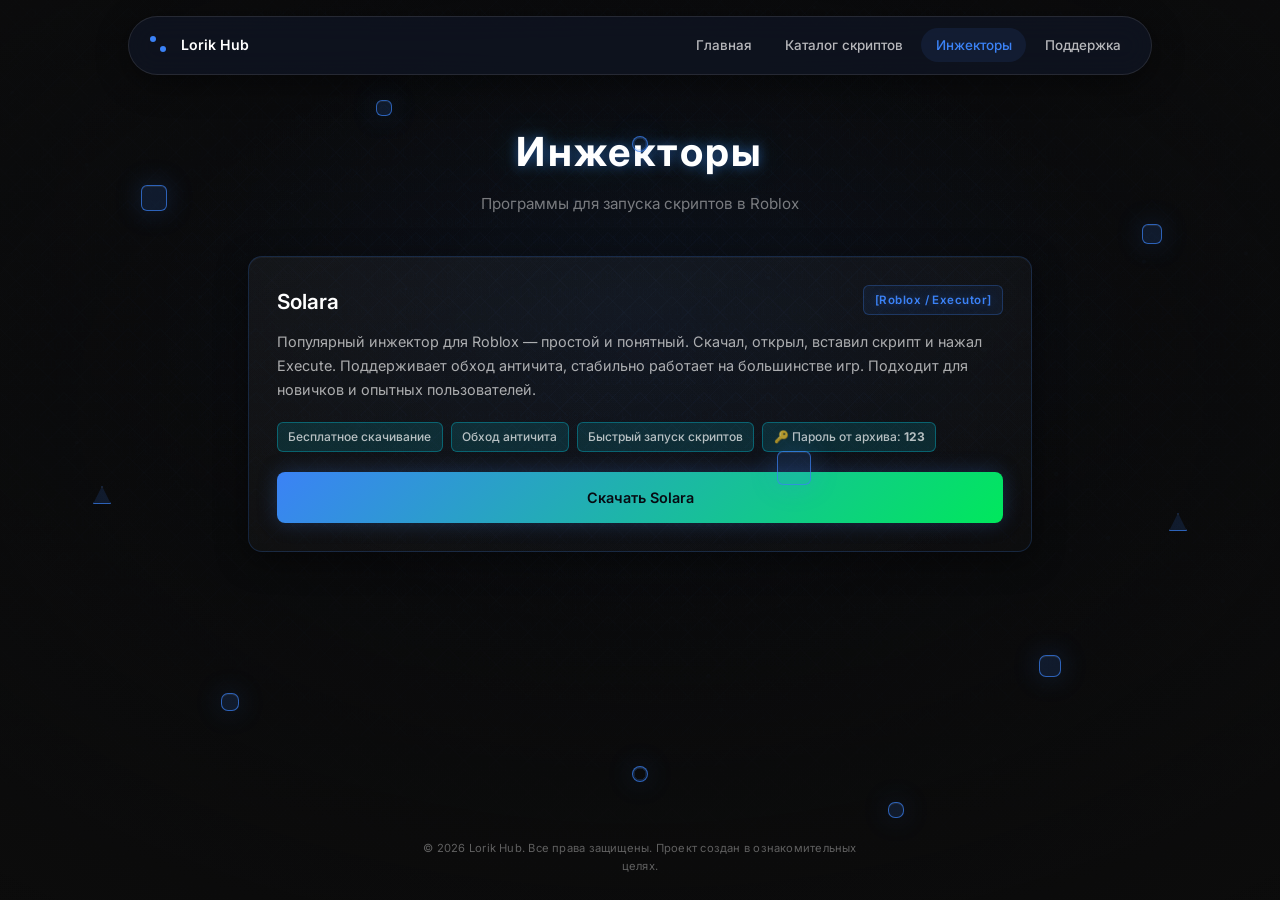
==== commit d82881f6: "Add files via upload" ====
--- a/injectors.html
+++ b/injectors.html
@@ -71,10 +71,11 @@
           <li>Бесплатное скачивание</li>
           <li>Обход античита</li>
           <li>Быстрый запуск скриптов</li>
+          <li>🔑 Пароль от архива: <strong>123</strong></li>
         </ul>
         <a
           class="download-btn"
-          href="https://getsolara.gg/download/"
+          href="https://workupload.com/file/Q3T8TRRYJAN"
           target="_blank"
           rel="noopener noreferrer"
         >
